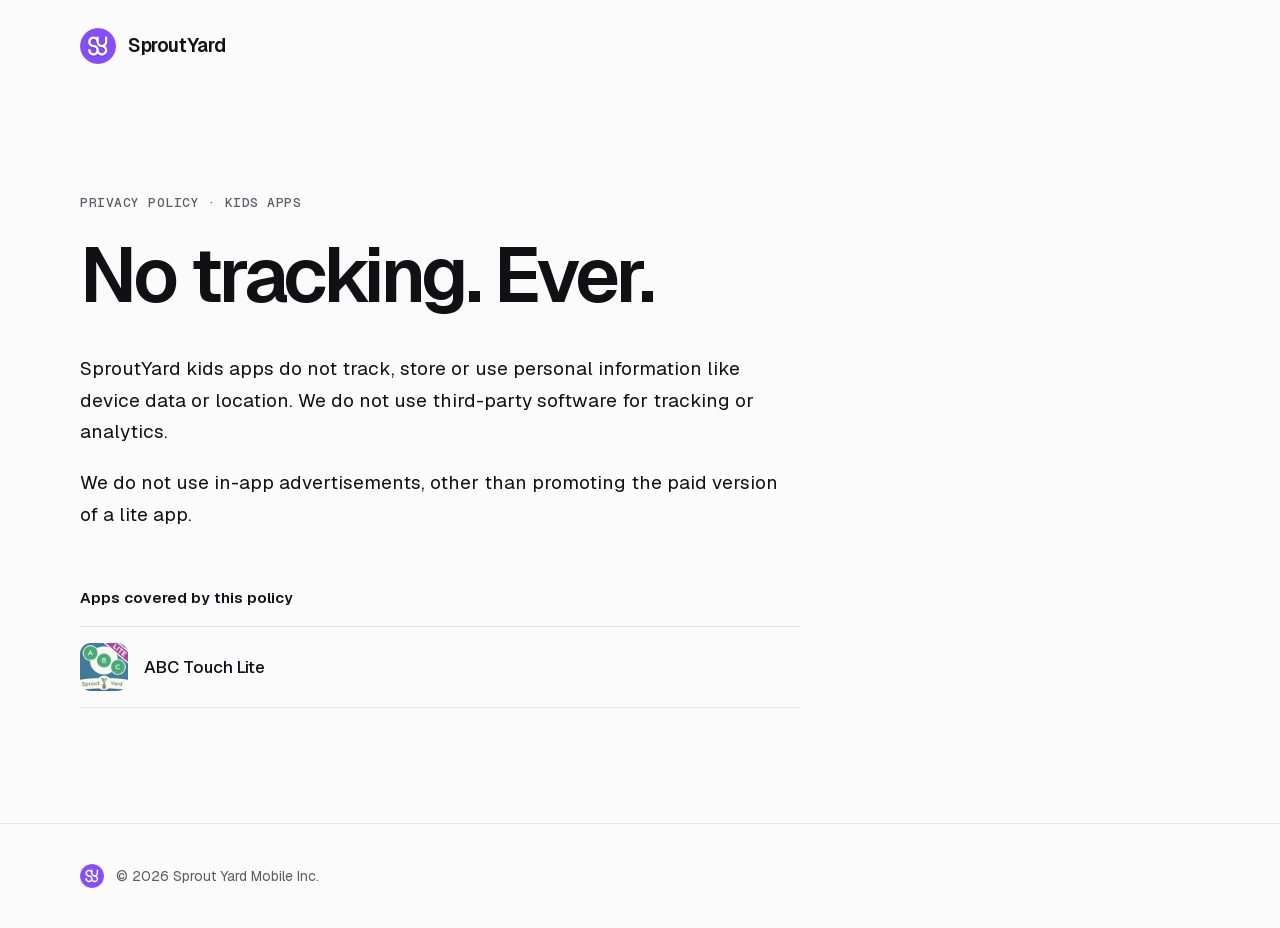
==== site/kids.html @ d9544482 "launch" ====
<!doctype html>
<html lang="en">
<head>
  <meta charset="utf-8">
  <meta name="viewport" content="width=device-width, initial-scale=1">
  <title>Kids apps privacy policy · SproutYard</title>
  <!-- Linked from App Store listings only: kept out of search results and off the site's navigation. -->
  <meta name="robots" content="noindex">
  <meta name="theme-color" content="#fbfbfc">
  <link rel="icon" href="favicon.png" type="image/png">
  <link rel="apple-touch-icon" href="apple-touch-icon.png">
  <link rel="stylesheet" href="styles.css">
</head>
<body>
  <header class="wrap site-header">
    <a class="brand" href="./" aria-label="SproutYard home">
      <img src="assets/logo.png" alt="" width="36" height="36">
      <span>SproutYard</span>
    </a>
  </header>

  <main class="wrap">
    <article class="policy" aria-labelledby="title">
      <p class="kicker">Privacy policy · Kids apps</p>
      <h1 id="title">No tracking. Ever.</h1>
      <div class="body">
        <p>SproutYard kids apps do not track, store or use personal information like device data or location. We do not use third-party software for tracking or analytics.</p>
        <p>We do not use in-app advertisements, other than promoting the paid version of a lite app.</p>
      </div>
      <h2>Apps covered by this policy</h2>
      <a class="app-row" href="https://apps.apple.com/app/abc-touch-lite/id1289525790">
        <img src="assets/apps/abc-touch/icon.webp" alt="" width="48" height="48">
        ABC Touch Lite
      </a>
    </article>
  </main>

  <footer class="site-footer">
    <div class="wrap">
      <div class="brand-small">
        <img src="assets/logo.png" alt="" width="24" height="24">
        <span>© 2026 Sprout Yard Mobile Inc.</span>
      </div>
    </div>
  </footer>
</body>
</html>
---- site/styles.css ----
@font-face {
  font-family: "Geist";
  src: url("fonts/geist-latin.woff2") format("woff2");
  font-weight: 100 900;
  font-display: swap;
}
@font-face {
  font-family: "Geist Mono";
  src: url("fonts/geist-mono-latin.woff2") format("woff2");
  font-weight: 400 500;
  font-display: swap;
}

:root {
  --bg: #fbfbfc;
  --surface: #ffffff;
  --ink: #111014;
  --muted: #5e5b66;
  --line: #e6e4ec;
  --line-strong: #d9d6e2;
  --accent: #8550f6;
  --accent-hover: #6f3be0;
  --dark: #111014;
  --on-dark: #f4f3f7;
  --on-dark-muted: #a9a5b5;
  --dark-line: #2c2a33;
  --dark-accent: #b79bfb;
  --sans: "Geist", system-ui, -apple-system, "Segoe UI", sans-serif;
  --mono: "Geist Mono", ui-monospace, "SF Mono", Menlo, monospace;
  --gutter: clamp(16px, 4vw, 40px);
}

*, *::before, *::after { box-sizing: border-box; }
html { -webkit-text-size-adjust: 100%; scroll-behavior: smooth; }
body {
  margin: 0;
  background: var(--bg);
  color: var(--ink);
  font: 16px/1.6 var(--sans);
  -webkit-font-smoothing: antialiased;
}
img { display: block; max-width: 100%; height: auto; }
a { color: inherit; }
a:hover { color: var(--muted); }
:focus-visible { outline: 2px solid var(--accent); outline-offset: 3px; border-radius: 6px; }
h1, h2, h3 { margin: 0; font-weight: 600; }
p { margin: 0; }

.wrap { max-width: 1200px; margin: 0 auto; padding-inline: var(--gutter); }
.skip { position: absolute; left: -9999px; }
.skip:focus { left: var(--gutter); top: 12px; z-index: 10; padding: 10px 16px; background: var(--surface); border-radius: 8px; }
.kicker { font: 500 13px/1.4 var(--mono); letter-spacing: 0.04em; text-transform: uppercase; color: var(--muted); }

/* Buttons */
.btn {
  display: inline-flex; align-items: center; gap: 10px;
  min-height: 52px; padding: 0 24px; border-radius: 999px;
  background: var(--accent); color: #fff; border: 0;
  font: 600 16px/1 var(--sans); text-decoration: none; cursor: pointer;
  transition: background-color .15s ease;
}
.btn:hover { background: var(--accent-hover); color: #fff; }
.btn svg { width: 16px; height: 16px; }
.btn-ghost {
  display: inline-flex; align-items: center; min-height: 52px; padding: 0 24px;
  border-radius: 999px; border: 1px solid var(--line-strong);
  font: 500 16px/1 var(--sans); text-decoration: none;
}
.btn-ghost:hover { color: var(--ink); border-color: var(--ink); }

/* Header */
.site-header { display: flex; flex-wrap: wrap; align-items: center; justify-content: space-between; gap: 16px 24px; padding-block: 28px; }
.brand { display: flex; align-items: center; gap: 12px; text-decoration: none; font-size: 19px; font-weight: 600; letter-spacing: -0.02em; }
.brand:hover { color: var(--ink); }
.brand img { width: 36px; height: 36px; }
.nav { display: flex; flex-wrap: wrap; align-items: center; gap: 4px; }
.nav a { padding: 12px 14px; font-size: 15px; font-weight: 500; text-decoration: none; }
.nav .nav-cta { margin-left: 8px; display: inline-flex; align-items: center; min-height: 44px; padding: 0 18px; border-radius: 999px; border: 1px solid var(--line-strong); }
.nav .nav-cta:hover { color: var(--ink); border-color: var(--ink); }

/* Hero */
.hero { display: flex; flex-wrap: wrap; align-items: center; gap: 56px; padding-block: clamp(56px, 9vw, 128px) clamp(72px, 10vw, 136px); }
.hero-copy { flex: 1 1 640px; min-width: 0; }
.hero h1 { font-size: clamp(48px, 7.4vw, 104px); line-height: 0.95; letter-spacing: -0.055em; }
.hero .lead { margin-top: 36px; max-width: 36rem; font-size: clamp(18px, 1.6vw, 21px); line-height: 1.55; color: var(--muted); }
.hero .actions { display: flex; flex-wrap: wrap; gap: 12px; margin-top: 40px; }
.hero-art { flex: 0 1 320px; min-width: 0; display: flex; justify-content: center; }
.hero-art svg { width: 100%; max-width: 320px; height: auto; }

/* Build, invest, acquire */
.pillars-band { border-block: 1px solid var(--line); }
.pillars { display: grid; grid-template-columns: repeat(auto-fit, minmax(260px, 1fr)); }
.pillar { padding: 48px 32px 56px 0; }
.pillar .num { font: 500 13px/1 var(--mono); color: var(--accent); }
.pillar h2 { margin-top: 20px; font-size: 28px; letter-spacing: -0.03em; }
.pillar p { margin-top: 12px; color: var(--muted); }

/* Work */
.work { padding-block: clamp(72px, 10vw, 128px); }
.section-title { font-size: clamp(36px, 4.4vw, 56px); line-height: 1; letter-spacing: -0.045em; }
.work-grid { list-style: none; margin: 64px 0 0; padding: 0; display: grid; grid-template-columns: repeat(auto-fill, minmax(128px, 1fr)); gap: 48px 24px; }
.work-grid a { display: flex; flex-direction: column; align-items: center; gap: 16px; text-decoration: none; font-size: 14px; font-weight: 500; text-align: center; line-height: 1.35; }
.work-grid img {
  width: 100%; max-width: 128px; aspect-ratio: 1; border-radius: 22.5%;
  box-shadow: 0 0 0 1px rgba(17, 16, 20, .06), 0 12px 32px rgba(40, 24, 90, .10);
  transition: transform .2s ease, box-shadow .2s ease;
}
.work-grid a:hover { color: var(--ink); }
.work-grid a:hover img { transform: translateY(-4px); box-shadow: 0 0 0 1px rgba(17, 16, 20, .06), 0 18px 40px rgba(40, 24, 90, .16); }

/* For founders */
.founders { background: var(--dark); color: var(--on-dark); padding-block: clamp(72px, 10vw, 128px); }
.founders .kicker { color: var(--on-dark-muted); }
.founders h2 { margin-top: 20px; max-width: 16ch; font-size: clamp(36px, 4.8vw, 64px); line-height: 1; letter-spacing: -0.045em; }
.founders-cols { margin-top: 64px; display: flex; flex-wrap: wrap; gap: 48px 72px; }
.founders-cols > div { flex: 1 1 420px; min-width: 0; }
.founders h3 { font-size: 15px; }
.rule-list { list-style: none; margin: 20px 0 0; padding: 0; font-size: 17px; line-height: 1.5; border-bottom: 1px solid var(--dark-line); }
.rule-list li { padding: 16px 0; border-top: 1px solid var(--dark-line); }
.steps li { display: flex; gap: 20px; padding-block: 18px; }
.steps .num { font: 500 13px/1.9 var(--mono); color: var(--dark-accent); }
.steps strong { display: block; font-size: 17px; }
.steps p { margin-top: 6px; font-size: 16px; line-height: 1.55; color: var(--on-dark-muted); }

/* Contact */
.contact { display: flex; flex-wrap: wrap; gap: 48px 72px; padding-block: clamp(72px, 10vw, 128px); }
.contact-intro { flex: 1 1 380px; min-width: 0; }
.contact-intro h2 { font-size: clamp(36px, 4.8vw, 64px); line-height: 1; letter-spacing: -0.045em; }
.contact-intro p { margin-top: 20px; max-width: 30rem; font-size: 18px; color: var(--muted); }
.contact-form { flex: 1 1 480px; min-width: 0; display: grid; grid-template-columns: repeat(2, minmax(0, 1fr)); gap: 20px; }
.field { display: flex; flex-direction: column; gap: 8px; min-width: 0; }
.field.full { grid-column: 1 / -1; }
.field label { font-size: 14px; font-weight: 500; }
.field .optional { color: var(--muted); font-weight: 400; }
.field input, .field select, .field textarea {
  width: 100%; min-height: 48px; padding: 12px 14px;
  border: 1px solid var(--line-strong); border-radius: 12px; background: var(--surface);
  color: var(--ink); font: 16px/1.4 var(--sans);
}
.field textarea { min-height: 144px; resize: vertical; }
.field select { appearance: none; background-image: url("data:image/svg+xml,%3Csvg xmlns='http://www.w3.org/2000/svg' viewBox='0 0 24 24'%3E%3Cpath d='m6 9 6 6 6-6' fill='none' stroke='%235e5b66' stroke-width='2' stroke-linecap='round' stroke-linejoin='round'/%3E%3C/svg%3E"); background-repeat: no-repeat; background-position: right 12px center; background-size: 18px; padding-right: 40px; }
.field input:focus, .field select:focus, .field textarea:focus { outline: 2px solid var(--accent); outline-offset: 0; border-color: transparent; }
.form-foot { grid-column: 1 / -1; display: flex; flex-wrap: wrap; align-items: center; gap: 12px 20px; }
.form-status { font-size: 15px; color: var(--muted); }
.form-status[data-state="error"] { color: #b42318; }
.hp { position: absolute; left: -9999px; width: 1px; height: 1px; opacity: 0; }

/* Footer */
.site-footer { border-top: 1px solid var(--line); }
.site-footer .wrap { display: flex; flex-wrap: wrap; align-items: center; justify-content: space-between; gap: 16px 32px; padding-block: 40px; font-size: 14px; color: var(--muted); }
.site-footer .brand-small { display: flex; align-items: center; gap: 12px; }
.site-footer img { width: 24px; height: 24px; }
.site-footer nav { display: flex; flex-wrap: wrap; gap: 8px 24px; }
.site-footer nav a { padding-block: 12px; }

/* Policy pages */
.policy { max-width: 720px; padding-block: clamp(48px, 8vw, 104px) clamp(72px, 9vw, 120px); }
.policy h1 { margin-top: 24px; font-size: clamp(44px, 6vw, 80px); line-height: 1; letter-spacing: -0.045em; }
.policy .body { margin-top: 40px; font-size: 19px; line-height: 1.65; }
.policy .body p + p { margin-top: 20px; }
.policy h2 { margin-top: 56px; font-size: 15px; }
.app-row { margin-top: 16px; display: flex; align-items: center; gap: 16px; padding: 16px 0; border-block: 1px solid var(--line); text-decoration: none; font-size: 17px; font-weight: 500; }
.app-row img { width: 48px; height: 48px; border-radius: 11px; }

@media (max-width: 640px) {
  .nav a:not(.nav-cta) { display: none; }
  .hero { gap: 40px; }
  .hero-art { justify-content: flex-start; }
  .hero-art svg { max-width: 200px; }
  .pillar { padding: 32px 0; }
  .pillar + .pillar { border-top: 1px solid var(--line); }
  .work-grid { margin-top: 40px; grid-template-columns: repeat(3, minmax(0, 1fr)); gap: 32px 16px; }
  .work-grid a { font-size: 13px; }
  .contact-form { grid-template-columns: minmax(0, 1fr); }
}

@media (prefers-reduced-motion: reduce) {
  html { scroll-behavior: auto; }
  * { transition: none !important; }
}
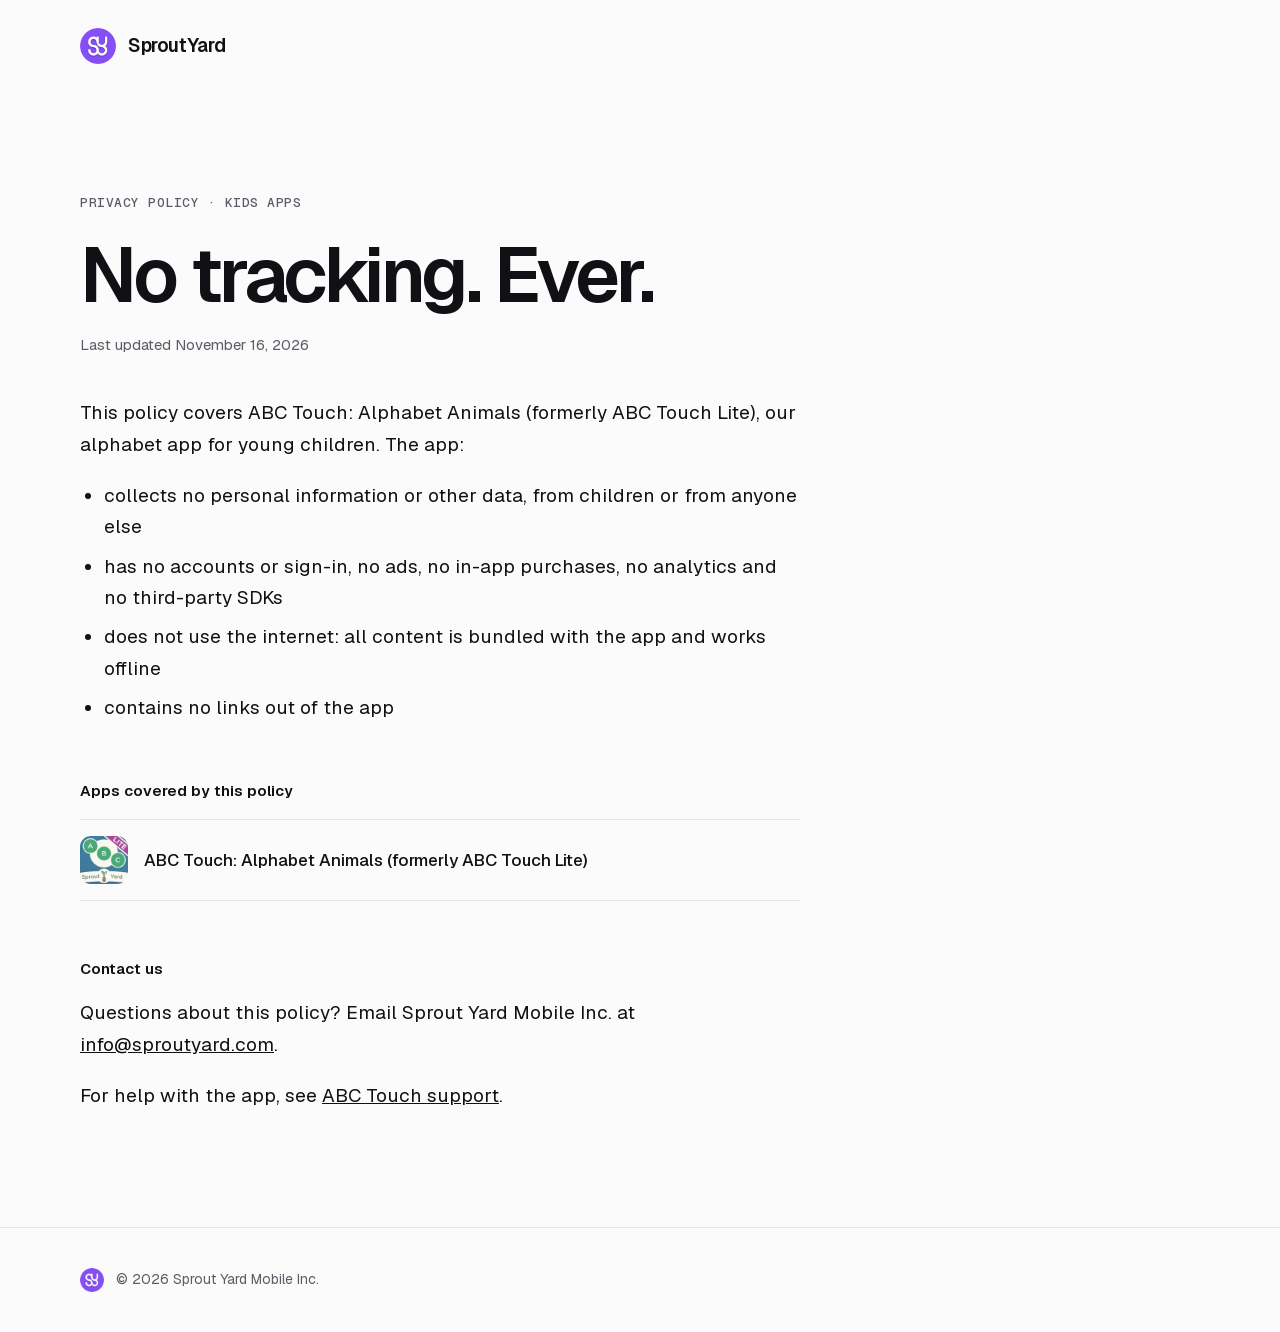
==== commit 3bbca5b6: "Add ABC Touch support page and update kids privacy policy" ====
--- a/site/kids.html
+++ b/site/kids.html
@@ -23,15 +23,26 @@
     <article class="policy" aria-labelledby="title">
       <p class="kicker">Privacy policy · Kids apps</p>
       <h1 id="title">No tracking. Ever.</h1>
+      <p class="updated">Last updated <time datetime="2026-11-16">November 16, 2026</time></p>
       <div class="body">
-        <p>SproutYard kids apps do not track, store or use personal information like device data or location. We do not use third-party software for tracking or analytics.</p>
-        <p>We do not use in-app advertisements, other than promoting the paid version of a lite app.</p>
+        <p>This policy covers ABC Touch: Alphabet Animals (formerly ABC Touch Lite), our alphabet app for young children. The app:</p>
+        <ul>
+          <li>collects no personal information or other data, from children or from anyone else</li>
+          <li>has no accounts or sign-in, no ads, no in-app purchases, no analytics and no third-party SDKs</li>
+          <li>does not use the internet: all content is bundled with the app and works offline</li>
+          <li>contains no links out of the app</li>
+        </ul>
       </div>
       <h2>Apps covered by this policy</h2>
-      <a class="app-row" href="https://apps.apple.com/app/abc-touch-lite/id1289525790">
+      <a class="app-row" href="https://apps.apple.com/app/id1289525790">
         <img src="assets/apps/abc-touch/icon.webp" alt="" width="48" height="48">
-        ABC Touch Lite
+        ABC Touch: Alphabet Animals (formerly ABC Touch Lite)
       </a>
+      <h2>Contact us</h2>
+      <div class="body">
+        <p>Questions about this policy? Email Sprout Yard Mobile Inc. at <a href="mailto:info@sproutyard.com">info@sproutyard.com</a>.</p>
+        <p>For help with the app, see <a href="support">ABC Touch support</a>.</p>
+      </div>
     </article>
   </main>
 
--- a/site/styles.css
+++ b/site/styles.css
@@ -157,8 +157,13 @@
 .policy { max-width: 720px; padding-block: clamp(48px, 8vw, 104px) clamp(72px, 9vw, 120px); }
 .policy h1 { margin-top: 24px; font-size: clamp(44px, 6vw, 80px); line-height: 1; letter-spacing: -0.045em; }
 .policy .body { margin-top: 40px; font-size: 19px; line-height: 1.65; }
-.policy .body p + p { margin-top: 20px; }
+.policy .body p + p, .policy .body p + ul { margin-top: 20px; }
+.policy .body ul { margin: 0; padding-left: 1.25em; }
+.policy .body li + li { margin-top: 8px; }
+.policy .updated { margin-top: 20px; font-size: 15px; color: var(--muted); }
 .policy h2 { margin-top: 56px; font-size: 15px; }
+.policy h2 + .body { margin-top: 16px; }
+.support h1 { font-size: clamp(36px, 5vw, 60px); line-height: 1.05; }
 .app-row { margin-top: 16px; display: flex; align-items: center; gap: 16px; padding: 16px 0; border-block: 1px solid var(--line); text-decoration: none; font-size: 17px; font-weight: 500; }
 .app-row img { width: 48px; height: 48px; border-radius: 11px; }
 
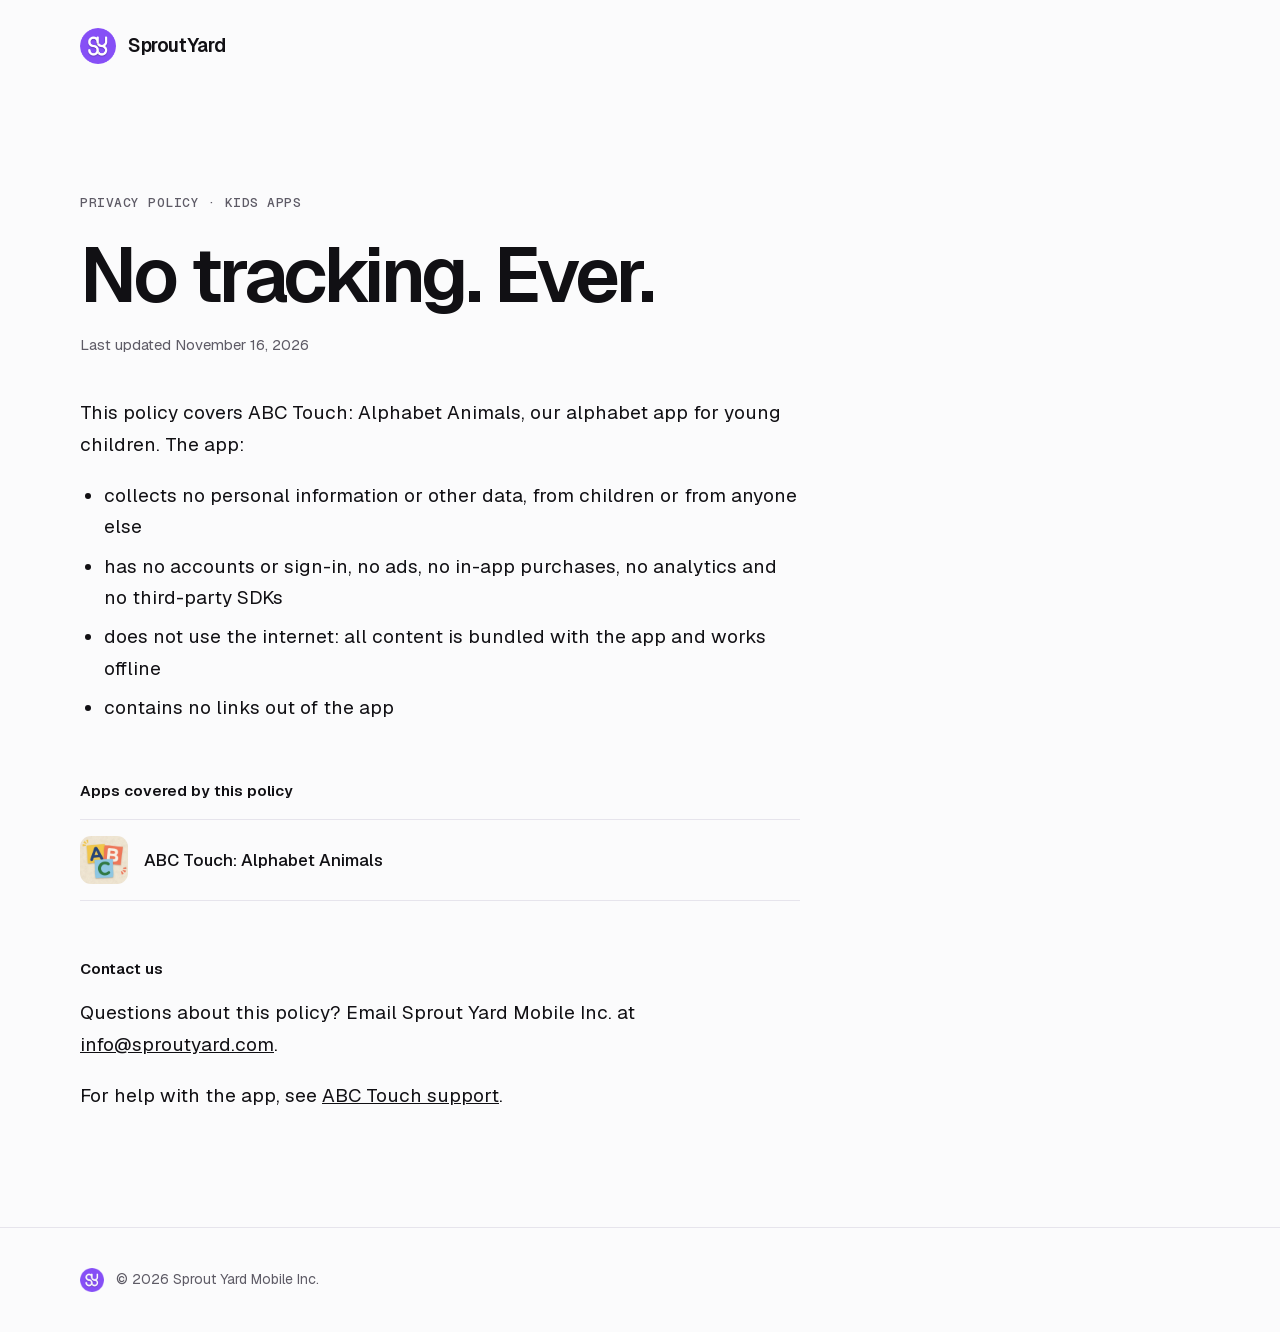
==== commit 58cb8328: "Use the ABC Touch 2.0 icon and drop the former name on /kids" ====
--- a/site/kids.html
+++ b/site/kids.html
@@ -25,7 +25,7 @@
       <h1 id="title">No tracking. Ever.</h1>
       <p class="updated">Last updated <time datetime="2026-11-16">November 16, 2026</time></p>
       <div class="body">
-        <p>This policy covers ABC Touch: Alphabet Animals (formerly ABC Touch Lite), our alphabet app for young children. The app:</p>
+        <p>This policy covers ABC Touch: Alphabet Animals, our alphabet app for young children. The app:</p>
         <ul>
           <li>collects no personal information or other data, from children or from anyone else</li>
           <li>has no accounts or sign-in, no ads, no in-app purchases, no analytics and no third-party SDKs</li>
@@ -36,7 +36,7 @@
       <h2>Apps covered by this policy</h2>
       <a class="app-row" href="https://apps.apple.com/app/id1289525790">
         <img src="assets/apps/abc-touch/icon.webp" alt="" width="48" height="48">
-        ABC Touch: Alphabet Animals (formerly ABC Touch Lite)
+        ABC Touch: Alphabet Animals
       </a>
       <h2>Contact us</h2>
       <div class="body">
